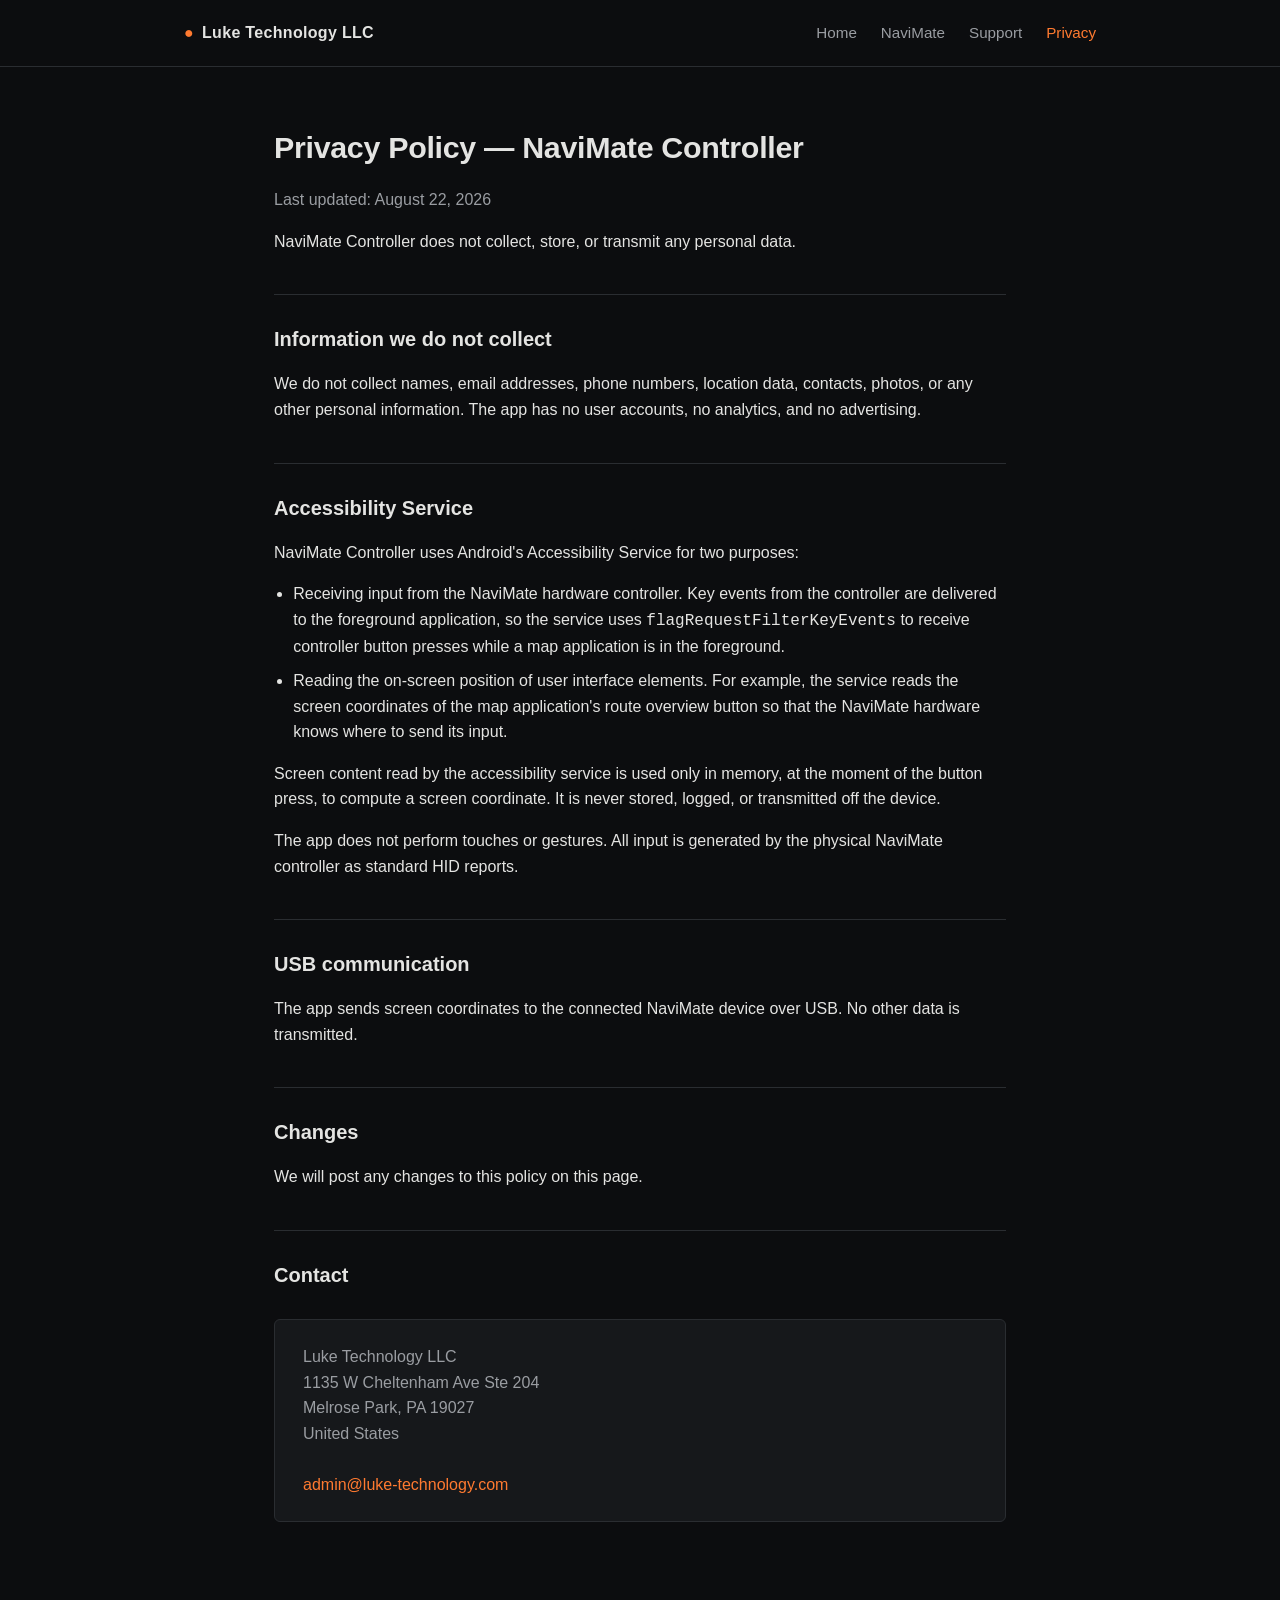
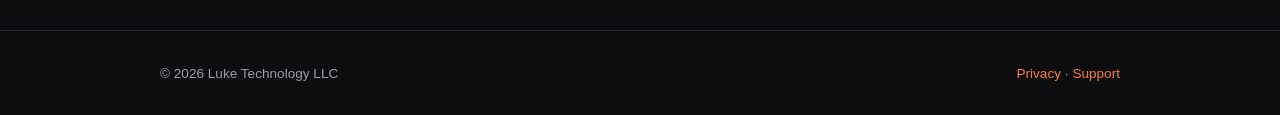
==== privacy.html @ 2c3b75ac "Initial static site: home, NaviMate, privacy policy, support pages Co-Authored-By: Claude Sonnet 5 <" ====
<!DOCTYPE html>
<html lang="en">
<head>
<meta charset="UTF-8">
<meta name="viewport" content="width=device-width, initial-scale=1.0">
<title>Privacy Policy &mdash; Luke Technology LLC</title>
<meta name="description" content="Privacy Policy for the NaviMate Controller app by Luke Technology LLC.">
<link rel="stylesheet" href="style.css">
</head>
<body>
<header class="site">
  <div class="nav-wrap">
    <div class="brand"><span class="mark">&#9679;</span> Luke Technology LLC</div>
    <nav class="links">
      <a href="index.html">Home</a>
      <a href="navimate.html">NaviMate</a>
      <a href="support.html">Support</a>
      <a href="privacy.html" class="active">Privacy</a>
    </nav>
  </div>
</header>

<main>
  <h1>Privacy Policy &mdash; NaviMate Controller</h1>
  <p class="dim">Last updated: August 22, 2026</p>

  <p>NaviMate Controller does not collect, store, or transmit any personal data.</p>

  <h2>Information we do not collect</h2>
  <p>We do not collect names, email addresses, phone numbers, location data, contacts, photos, or any other personal information. The app has no user accounts, no analytics, and no advertising.</p>

  <h2>Accessibility Service</h2>
  <p>NaviMate Controller uses Android's Accessibility Service for two purposes:</p>
  <ul>
    <li>Receiving input from the NaviMate hardware controller. Key events from the controller are delivered to the foreground application, so the service uses <code>flagRequestFilterKeyEvents</code> to receive controller button presses while a map application is in the foreground.</li>
    <li>Reading the on-screen position of user interface elements. For example, the service reads the screen coordinates of the map application's route overview button so that the NaviMate hardware knows where to send its input.</li>
  </ul>
  <p>Screen content read by the accessibility service is used only in memory, at the moment of the button press, to compute a screen coordinate. It is never stored, logged, or transmitted off the device.</p>
  <p>The app does not perform touches or gestures. All input is generated by the physical NaviMate controller as standard HID reports.</p>

  <h2>USB communication</h2>
  <p>The app sends screen coordinates to the connected NaviMate device over USB. No other data is transmitted.</p>

  <h2>Changes</h2>
  <p>We will post any changes to this policy on this page.</p>

  <h2>Contact</h2>
  <address class="panel">
    Luke Technology LLC<br>
    1135 W Cheltenham Ave Ste 204<br>
    Melrose Park, PA 19027<br>
    United States<br>
    <br>
    <a href="mailto:admin@luke-technology.com">admin@luke-technology.com</a>
  </address>
</main>

<footer class="site">
  <div class="footer-wrap">
    <span>&copy; 2026 Luke Technology LLC</span>
    <span><a href="privacy.html">Privacy</a> &middot; <a href="support.html">Support</a></span>
  </div>
</footer>
</body>
</html>
---- style.css ----
/* Luke Technology LLC — shared styles */

:root {
  --bg: #0c0d0f;
  --bg-panel: #16181b;
  --border: #2a2d31;
  --text: #e4e4e2;
  --text-dim: #9a9da2;
  --accent: #ff7a30;
  --accent-dim: #a8552a;
  --max-width: 780px;
}

* {
  box-sizing: border-box;
}

html {
  -webkit-text-size-adjust: 100%;
}

body {
  margin: 0;
  background: var(--bg);
  color: var(--text);
  font-family: -apple-system, BlinkMacSystemFont, "Segoe UI", Roboto, Helvetica, Arial, sans-serif;
  line-height: 1.6;
  font-size: 16px;
}

a {
  color: var(--accent);
  text-decoration: none;
}

a:hover {
  text-decoration: underline;
}

header.site {
  border-bottom: 1px solid var(--border);
  background: var(--bg);
}

.nav-wrap {
  max-width: 960px;
  margin: 0 auto;
  padding: 20px 24px;
  display: flex;
  align-items: center;
  justify-content: space-between;
  flex-wrap: wrap;
  gap: 12px;
}

.brand {
  display: flex;
  align-items: baseline;
  gap: 8px;
  font-weight: 600;
  letter-spacing: 0.02em;
  color: var(--text);
}

.brand .mark {
  color: var(--accent);
}

nav.links {
  display: flex;
  gap: 24px;
  font-size: 0.95rem;
}

nav.links a {
  color: var(--text-dim);
}

nav.links a:hover,
nav.links a.active {
  color: var(--accent);
  text-decoration: none;
}

main {
  max-width: var(--max-width);
  margin: 0 auto;
  padding: 56px 24px 80px;
}

h1 {
  font-size: 1.9rem;
  margin: 0 0 8px;
  letter-spacing: -0.01em;
}

h2 {
  font-size: 1.25rem;
  margin: 40px 0 12px;
  color: var(--text);
  border-top: 1px solid var(--border);
  padding-top: 28px;
}

.tagline {
  color: var(--text-dim);
  font-size: 1.05rem;
  margin: 0 0 36px;
}

p {
  color: var(--text);
}

.dim {
  color: var(--text-dim);
}

.panel {
  background: var(--bg-panel);
  border: 1px solid var(--border);
  border-radius: 6px;
  padding: 24px 28px;
  margin: 28px 0;
}

.badge {
  display: inline-block;
  border: 1px solid var(--accent-dim);
  color: var(--accent);
  font-size: 0.75rem;
  letter-spacing: 0.08em;
  text-transform: uppercase;
  padding: 4px 10px;
  border-radius: 3px;
  margin-bottom: 16px;
}

address {
  font-style: normal;
  color: var(--text-dim);
}

ul {
  padding-left: 1.2em;
}

li {
  margin-bottom: 8px;
}

footer.site {
  border-top: 1px solid var(--border);
  padding: 32px 24px;
  color: var(--text-dim);
  font-size: 0.85rem;
}

.footer-wrap {
  max-width: 960px;
  margin: 0 auto;
  display: flex;
  justify-content: space-between;
  flex-wrap: wrap;
  gap: 12px;
}

@media (max-width: 560px) {
  .nav-wrap {
    flex-direction: column;
    align-items: flex-start;
  }
  nav.links {
    gap: 18px;
    font-size: 0.9rem;
  }
  main {
    padding: 40px 20px 60px;
  }
  h1 {
    font-size: 1.6rem;
  }
}
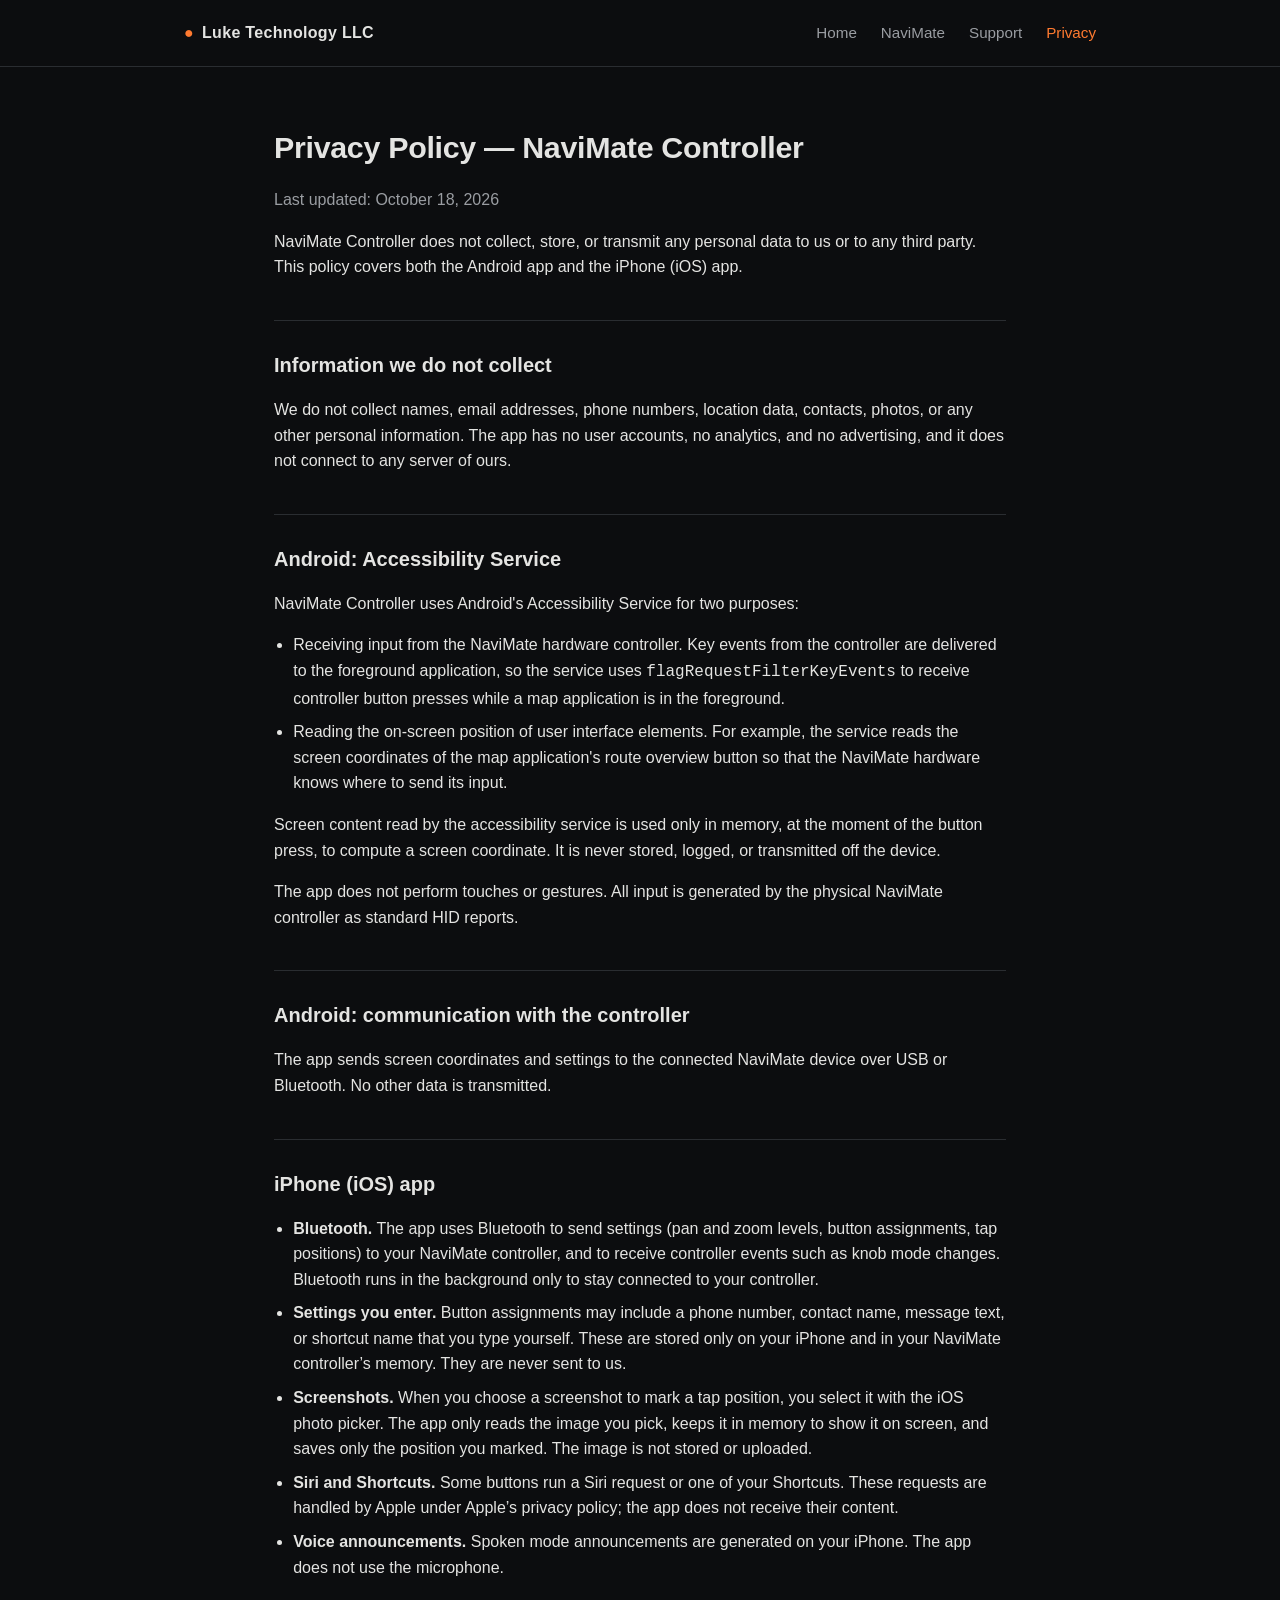
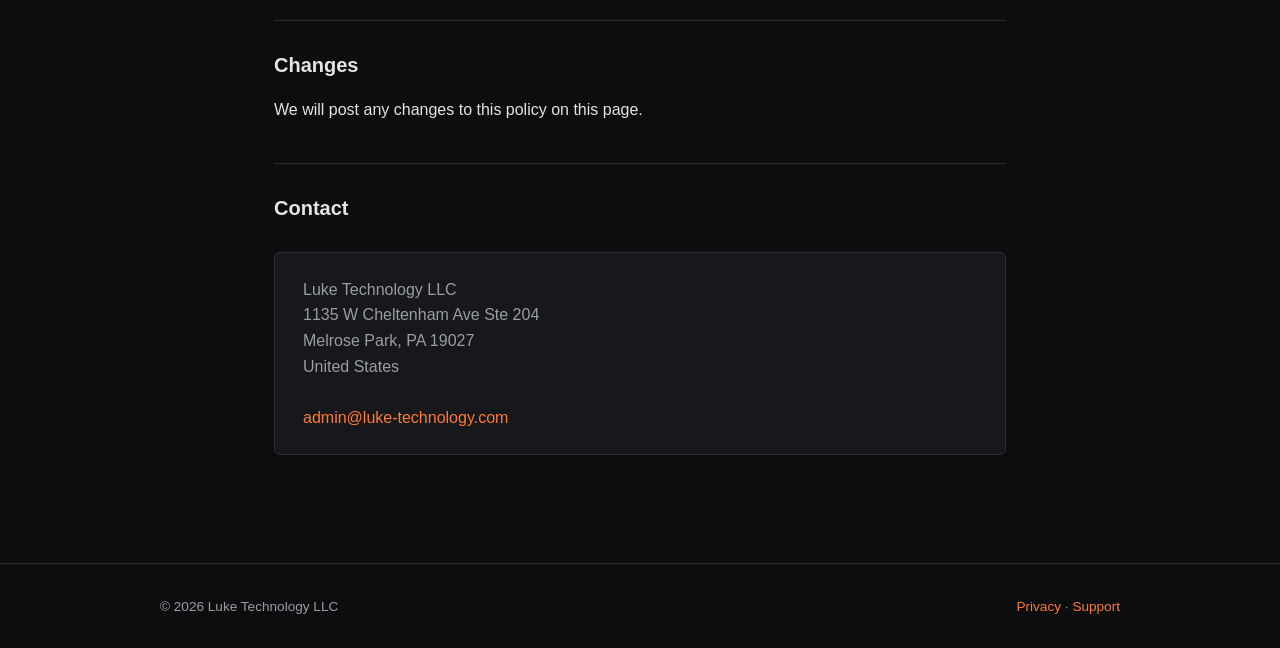
==== commit c9e3f24a: "Privacy policy: add iPhone (iOS) app section, Bluetooth communication Co-Authored-By: Claude Opus 5." ====
--- a/privacy.html
+++ b/privacy.html
@@ -22,14 +22,14 @@
 
 <main>
   <h1>Privacy Policy &mdash; NaviMate Controller</h1>
-  <p class="dim">Last updated: August 22, 2026</p>
+  <p class="dim">Last updated: October 18, 2026</p>
 
-  <p>NaviMate Controller does not collect, store, or transmit any personal data.</p>
+  <p>NaviMate Controller does not collect, store, or transmit any personal data to us or to any third party. This policy covers both the Android app and the iPhone (iOS) app.</p>
 
   <h2>Information we do not collect</h2>
-  <p>We do not collect names, email addresses, phone numbers, location data, contacts, photos, or any other personal information. The app has no user accounts, no analytics, and no advertising.</p>
+  <p>We do not collect names, email addresses, phone numbers, location data, contacts, photos, or any other personal information. The app has no user accounts, no analytics, and no advertising, and it does not connect to any server of ours.</p>
 
-  <h2>Accessibility Service</h2>
+  <h2>Android: Accessibility Service</h2>
   <p>NaviMate Controller uses Android's Accessibility Service for two purposes:</p>
   <ul>
     <li>Receiving input from the NaviMate hardware controller. Key events from the controller are delivered to the foreground application, so the service uses <code>flagRequestFilterKeyEvents</code> to receive controller button presses while a map application is in the foreground.</li>
@@ -38,8 +38,17 @@
   <p>Screen content read by the accessibility service is used only in memory, at the moment of the button press, to compute a screen coordinate. It is never stored, logged, or transmitted off the device.</p>
   <p>The app does not perform touches or gestures. All input is generated by the physical NaviMate controller as standard HID reports.</p>
 
-  <h2>USB communication</h2>
-  <p>The app sends screen coordinates to the connected NaviMate device over USB. No other data is transmitted.</p>
+  <h2>Android: communication with the controller</h2>
+  <p>The app sends screen coordinates and settings to the connected NaviMate device over USB or Bluetooth. No other data is transmitted.</p>
+
+  <h2>iPhone (iOS) app</h2>
+  <ul>
+    <li><strong>Bluetooth.</strong> The app uses Bluetooth to send settings (pan and zoom levels, button assignments, tap positions) to your NaviMate controller, and to receive controller events such as knob mode changes. Bluetooth runs in the background only to stay connected to your controller.</li>
+    <li><strong>Settings you enter.</strong> Button assignments may include a phone number, contact name, message text, or shortcut name that you type yourself. These are stored only on your iPhone and in your NaviMate controller&rsquo;s memory. They are never sent to us.</li>
+    <li><strong>Screenshots.</strong> When you choose a screenshot to mark a tap position, you select it with the iOS photo picker. The app only reads the image you pick, keeps it in memory to show it on screen, and saves only the position you marked. The image is not stored or uploaded.</li>
+    <li><strong>Siri and Shortcuts.</strong> Some buttons run a Siri request or one of your Shortcuts. These requests are handled by Apple under Apple&rsquo;s privacy policy; the app does not receive their content.</li>
+    <li><strong>Voice announcements.</strong> Spoken mode announcements are generated on your iPhone. The app does not use the microphone.</li>
+  </ul>
 
   <h2>Changes</h2>
   <p>We will post any changes to this policy on this page.</p>
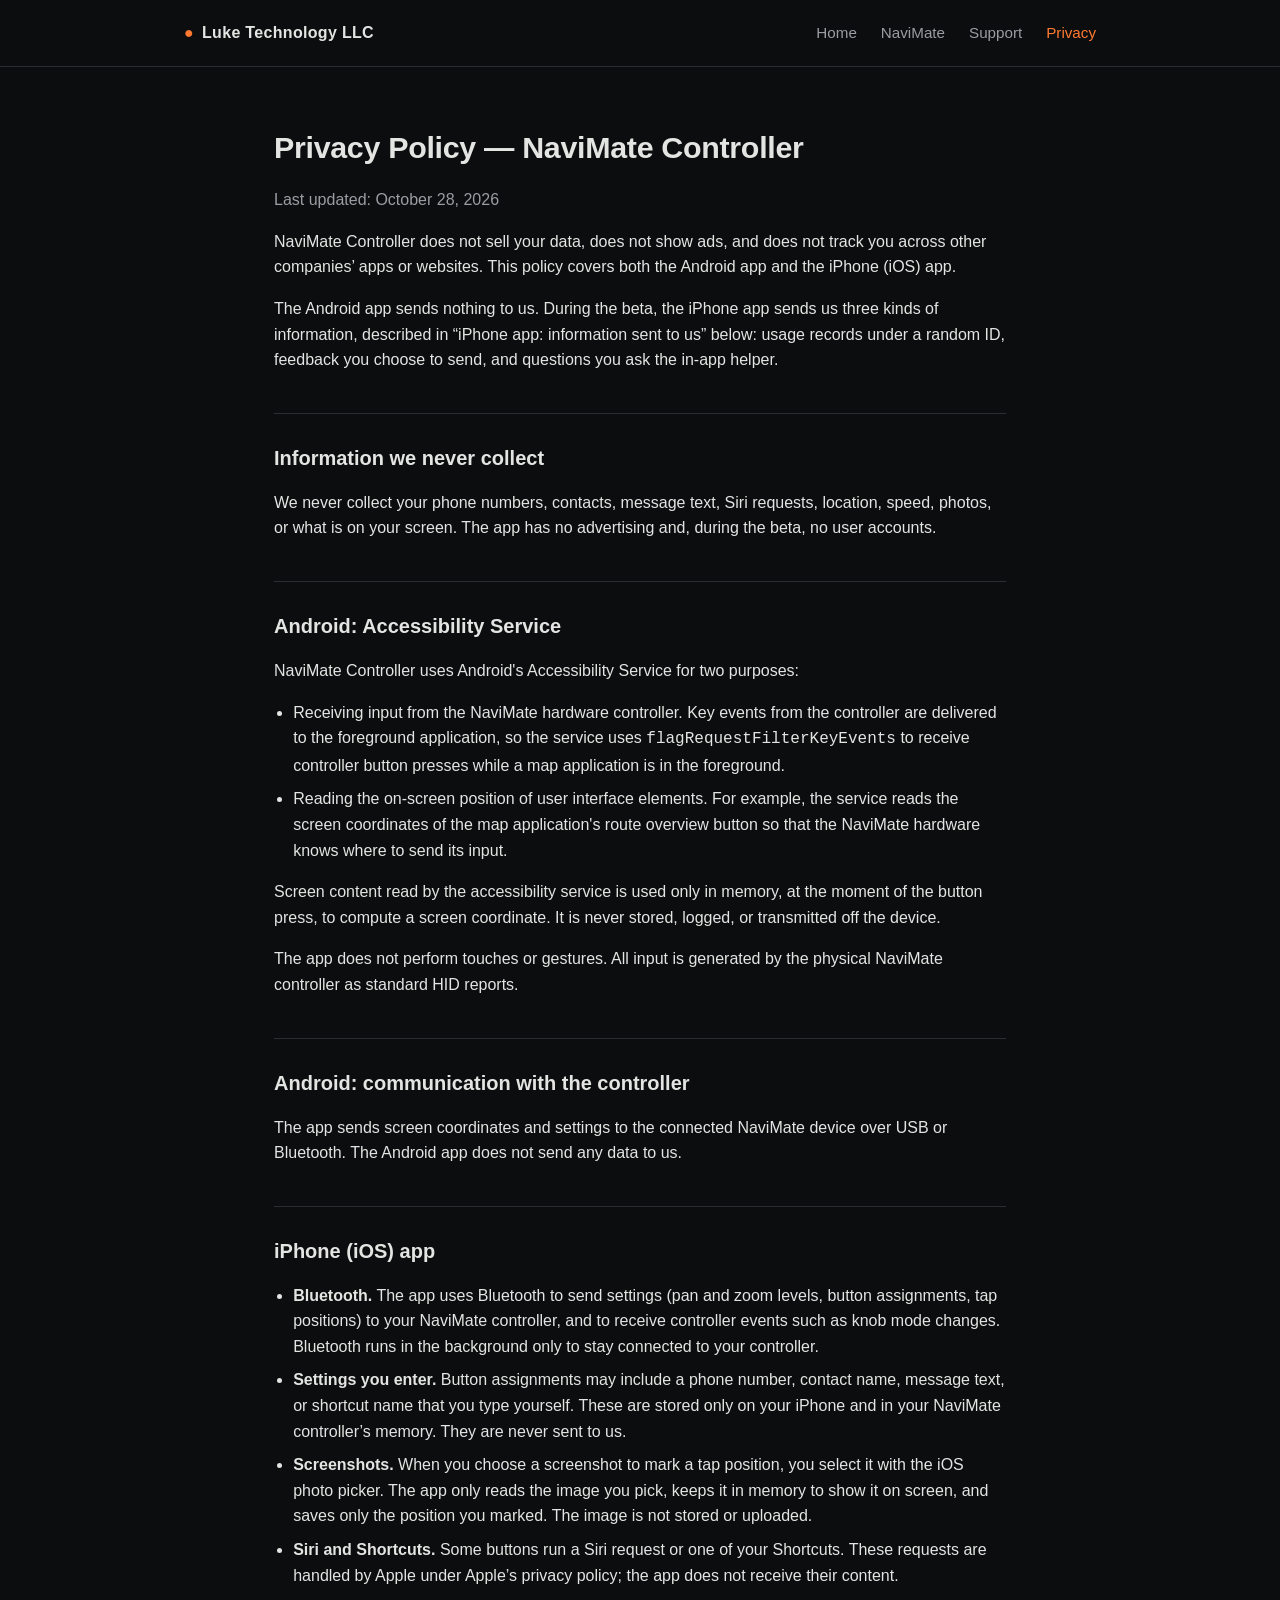
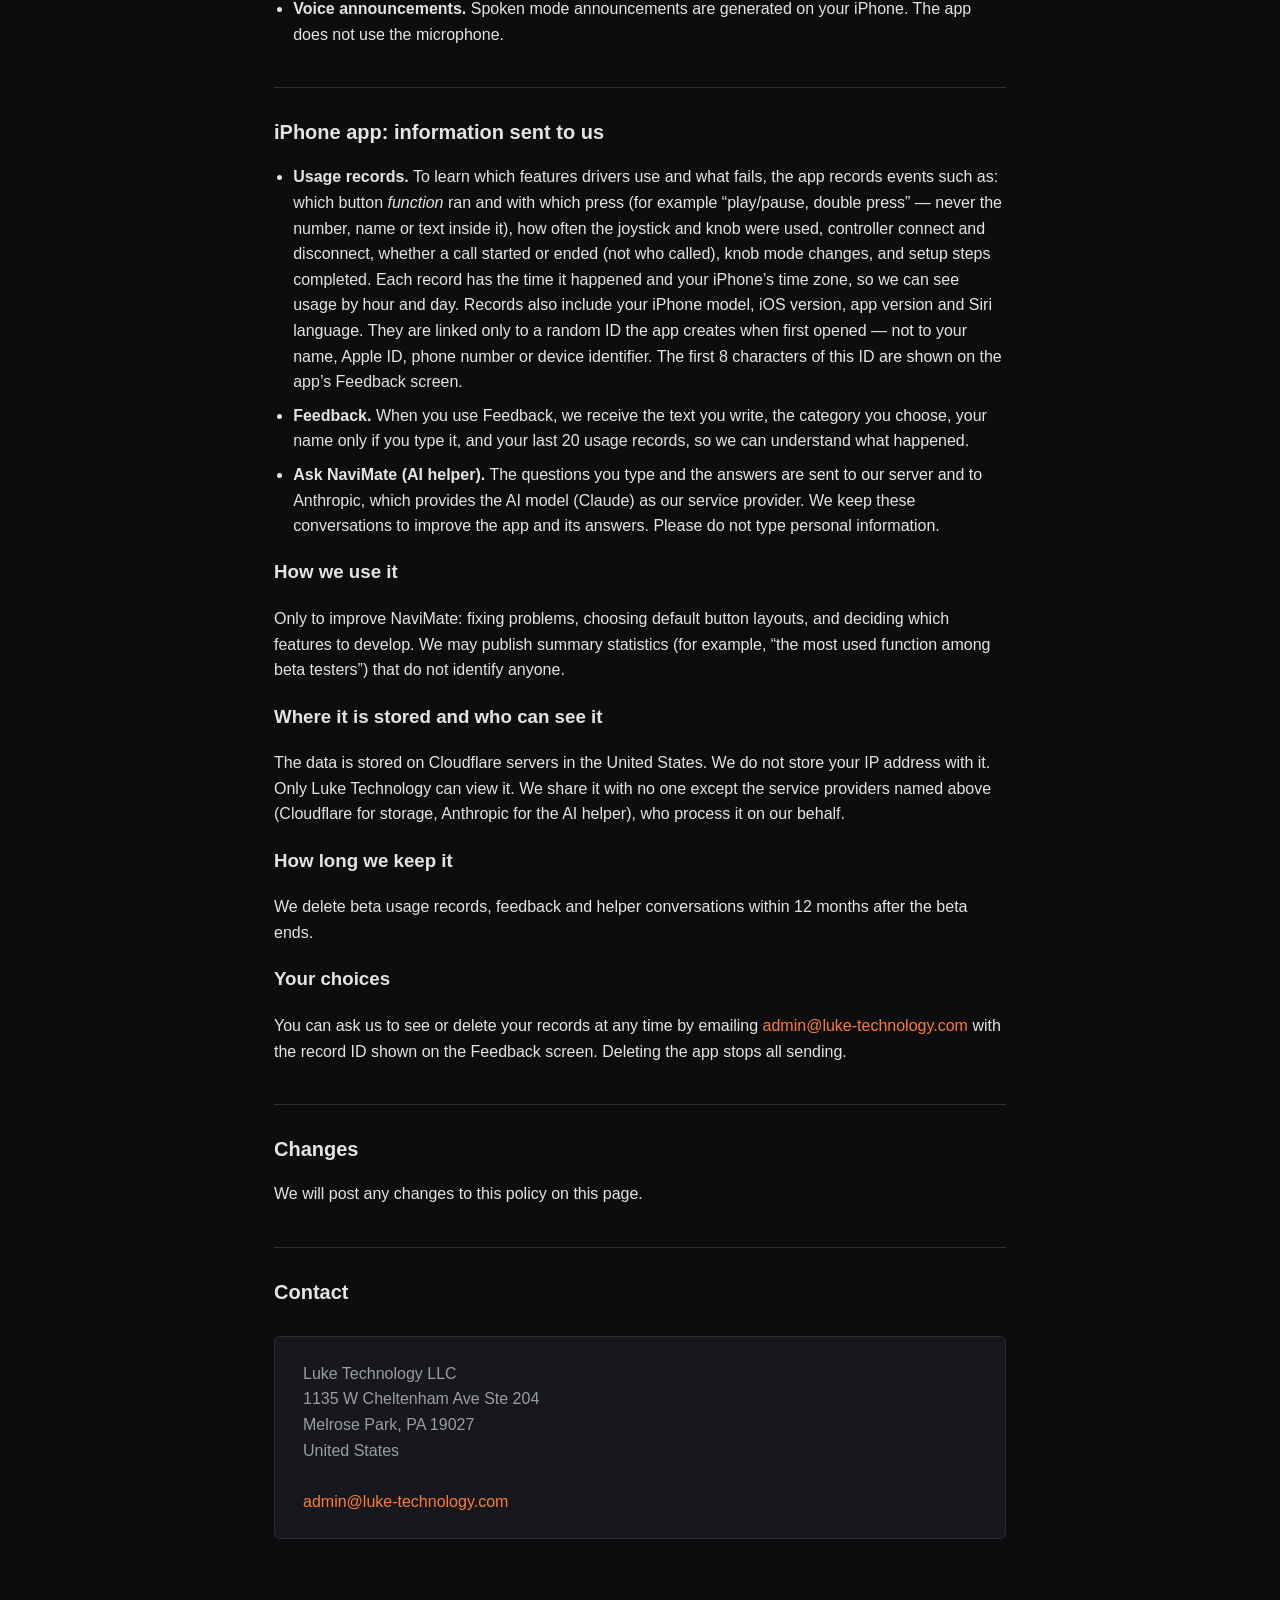
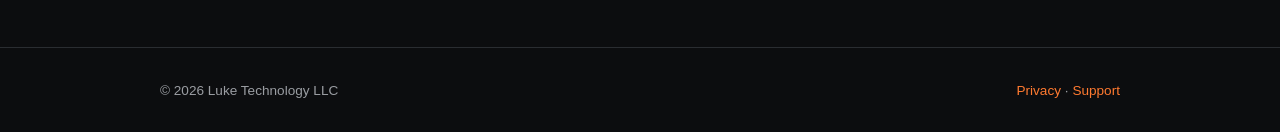
==== commit eff67149: "Privacy policy: iPhone beta usage records, feedback and AI helper; Android sends nothing; 12-month r" ====
--- a/privacy.html
+++ b/privacy.html
@@ -22,12 +22,13 @@
 
 <main>
   <h1>Privacy Policy &mdash; NaviMate Controller</h1>
-  <p class="dim">Last updated: October 18, 2026</p>
+  <p class="dim">Last updated: October 28, 2026</p>
 
-  <p>NaviMate Controller does not collect, store, or transmit any personal data to us or to any third party. This policy covers both the Android app and the iPhone (iOS) app.</p>
+  <p>NaviMate Controller does not sell your data, does not show ads, and does not track you across other companies&rsquo; apps or websites. This policy covers both the Android app and the iPhone (iOS) app.</p>
+  <p>The Android app sends nothing to us. During the beta, the iPhone app sends us three kinds of information, described in &ldquo;iPhone app: information sent to us&rdquo; below: usage records under a random ID, feedback you choose to send, and questions you ask the in-app helper.</p>
 
-  <h2>Information we do not collect</h2>
-  <p>We do not collect names, email addresses, phone numbers, location data, contacts, photos, or any other personal information. The app has no user accounts, no analytics, and no advertising, and it does not connect to any server of ours.</p>
+  <h2>Information we never collect</h2>
+  <p>We never collect your phone numbers, contacts, message text, Siri requests, location, speed, photos, or what is on your screen. The app has no advertising and, during the beta, no user accounts.</p>
 
   <h2>Android: Accessibility Service</h2>
   <p>NaviMate Controller uses Android's Accessibility Service for two purposes:</p>
@@ -39,7 +40,7 @@
   <p>The app does not perform touches or gestures. All input is generated by the physical NaviMate controller as standard HID reports.</p>
 
   <h2>Android: communication with the controller</h2>
-  <p>The app sends screen coordinates and settings to the connected NaviMate device over USB or Bluetooth. No other data is transmitted.</p>
+  <p>The app sends screen coordinates and settings to the connected NaviMate device over USB or Bluetooth. The Android app does not send any data to us.</p>
 
   <h2>iPhone (iOS) app</h2>
   <ul>
@@ -49,6 +50,21 @@
     <li><strong>Siri and Shortcuts.</strong> Some buttons run a Siri request or one of your Shortcuts. These requests are handled by Apple under Apple&rsquo;s privacy policy; the app does not receive their content.</li>
     <li><strong>Voice announcements.</strong> Spoken mode announcements are generated on your iPhone. The app does not use the microphone.</li>
   </ul>
+
+  <h2>iPhone app: information sent to us</h2>
+  <ul>
+    <li><strong>Usage records.</strong> To learn which features drivers use and what fails, the app records events such as: which button <em>function</em> ran and with which press (for example &ldquo;play/pause, double press&rdquo; &mdash; never the number, name or text inside it), how often the joystick and knob were used, controller connect and disconnect, whether a call started or ended (not who called), knob mode changes, and setup steps completed. Each record has the time it happened and your iPhone&rsquo;s time zone, so we can see usage by hour and day. Records also include your iPhone model, iOS version, app version and Siri language. They are linked only to a random ID the app creates when first opened &mdash; not to your name, Apple ID, phone number or device identifier. The first 8 characters of this ID are shown on the app&rsquo;s Feedback screen.</li>
+    <li><strong>Feedback.</strong> When you use Feedback, we receive the text you write, the category you choose, your name only if you type it, and your last 20 usage records, so we can understand what happened.</li>
+    <li><strong>Ask NaviMate (AI helper).</strong> The questions you type and the answers are sent to our server and to Anthropic, which provides the AI model (Claude) as our service provider. We keep these conversations to improve the app and its answers. Please do not type personal information.</li>
+  </ul>
+  <h3>How we use it</h3>
+  <p>Only to improve NaviMate: fixing problems, choosing default button layouts, and deciding which features to develop. We may publish summary statistics (for example, &ldquo;the most used function among beta testers&rdquo;) that do not identify anyone.</p>
+  <h3>Where it is stored and who can see it</h3>
+  <p>The data is stored on Cloudflare servers in the United States. We do not store your IP address with it. Only Luke Technology can view it. We share it with no one except the service providers named above (Cloudflare for storage, Anthropic for the AI helper), who process it on our behalf.</p>
+  <h3>How long we keep it</h3>
+  <p>We delete beta usage records, feedback and helper conversations within 12 months after the beta ends.</p>
+  <h3>Your choices</h3>
+  <p>You can ask us to see or delete your records at any time by emailing <a href="mailto:admin@luke-technology.com">admin@luke-technology.com</a> with the record ID shown on the Feedback screen. Deleting the app stops all sending.</p>
 
   <h2>Changes</h2>
   <p>We will post any changes to this policy on this page.</p>
